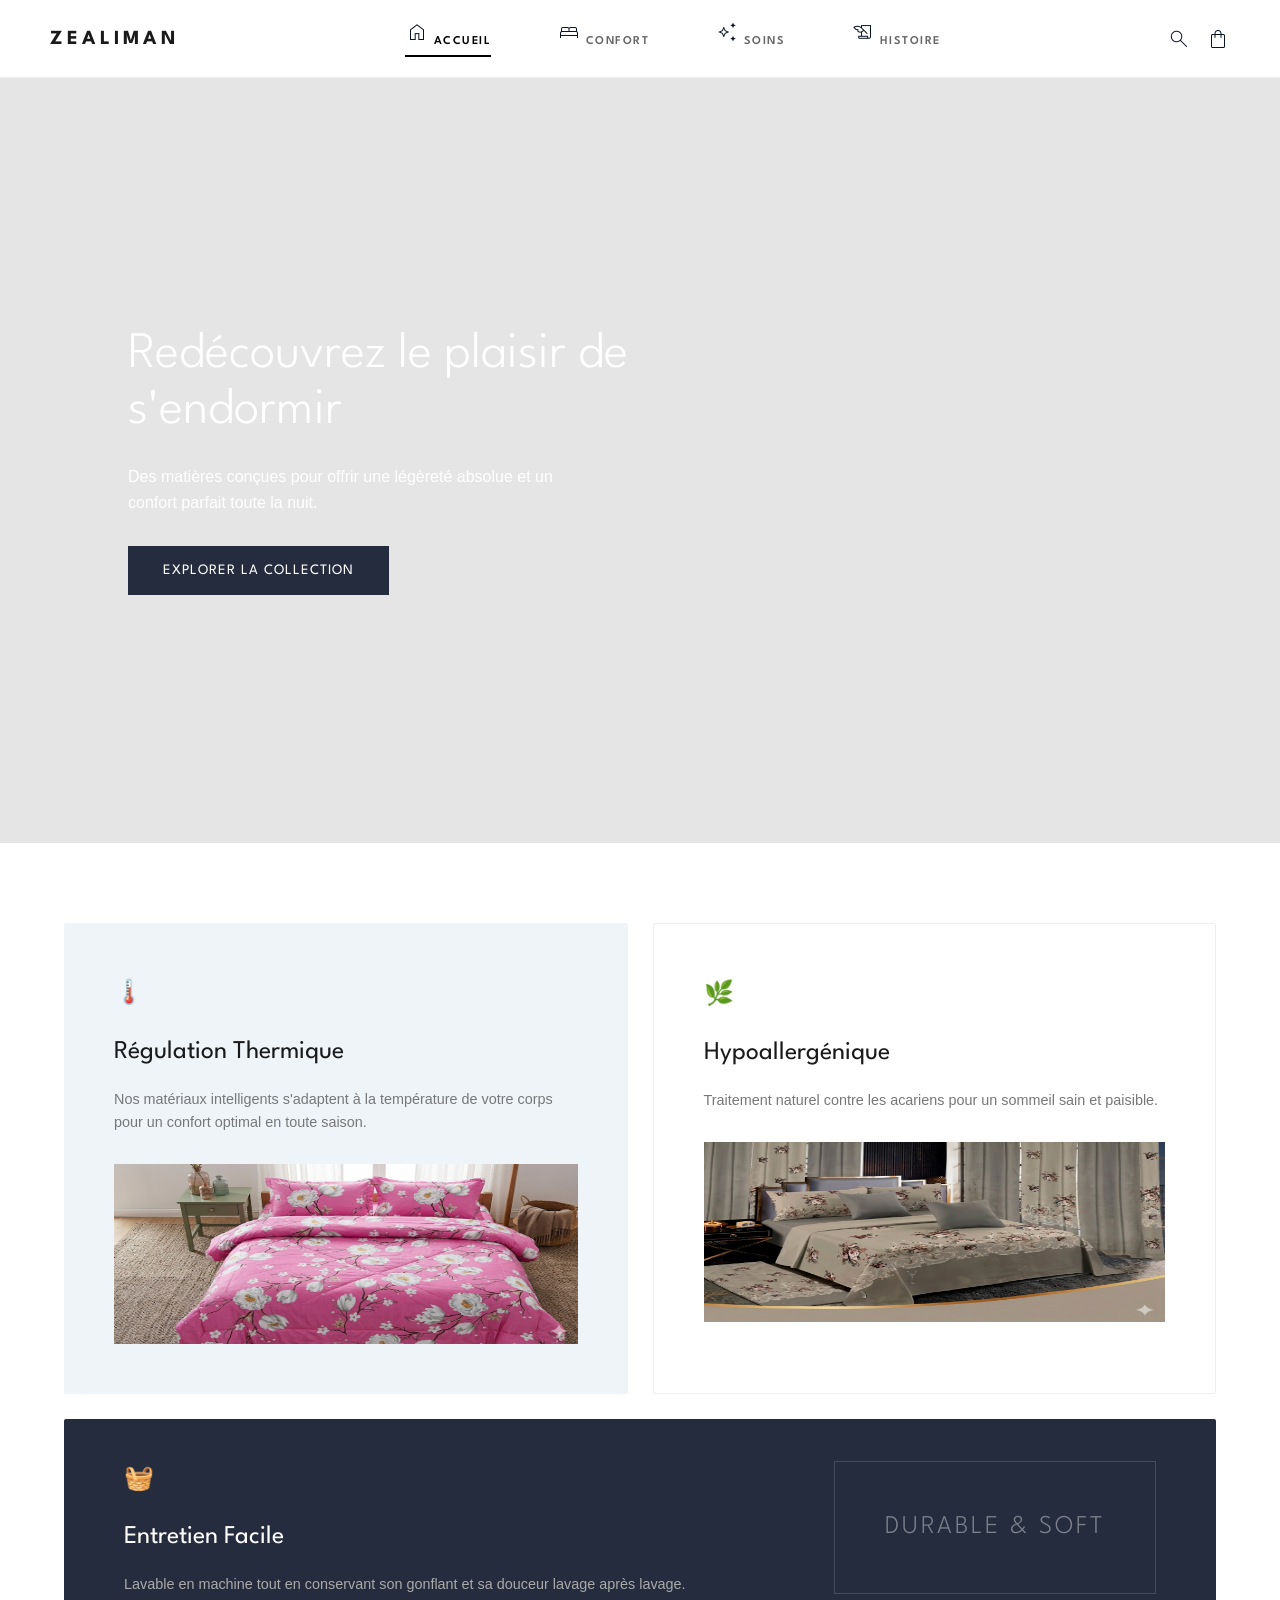
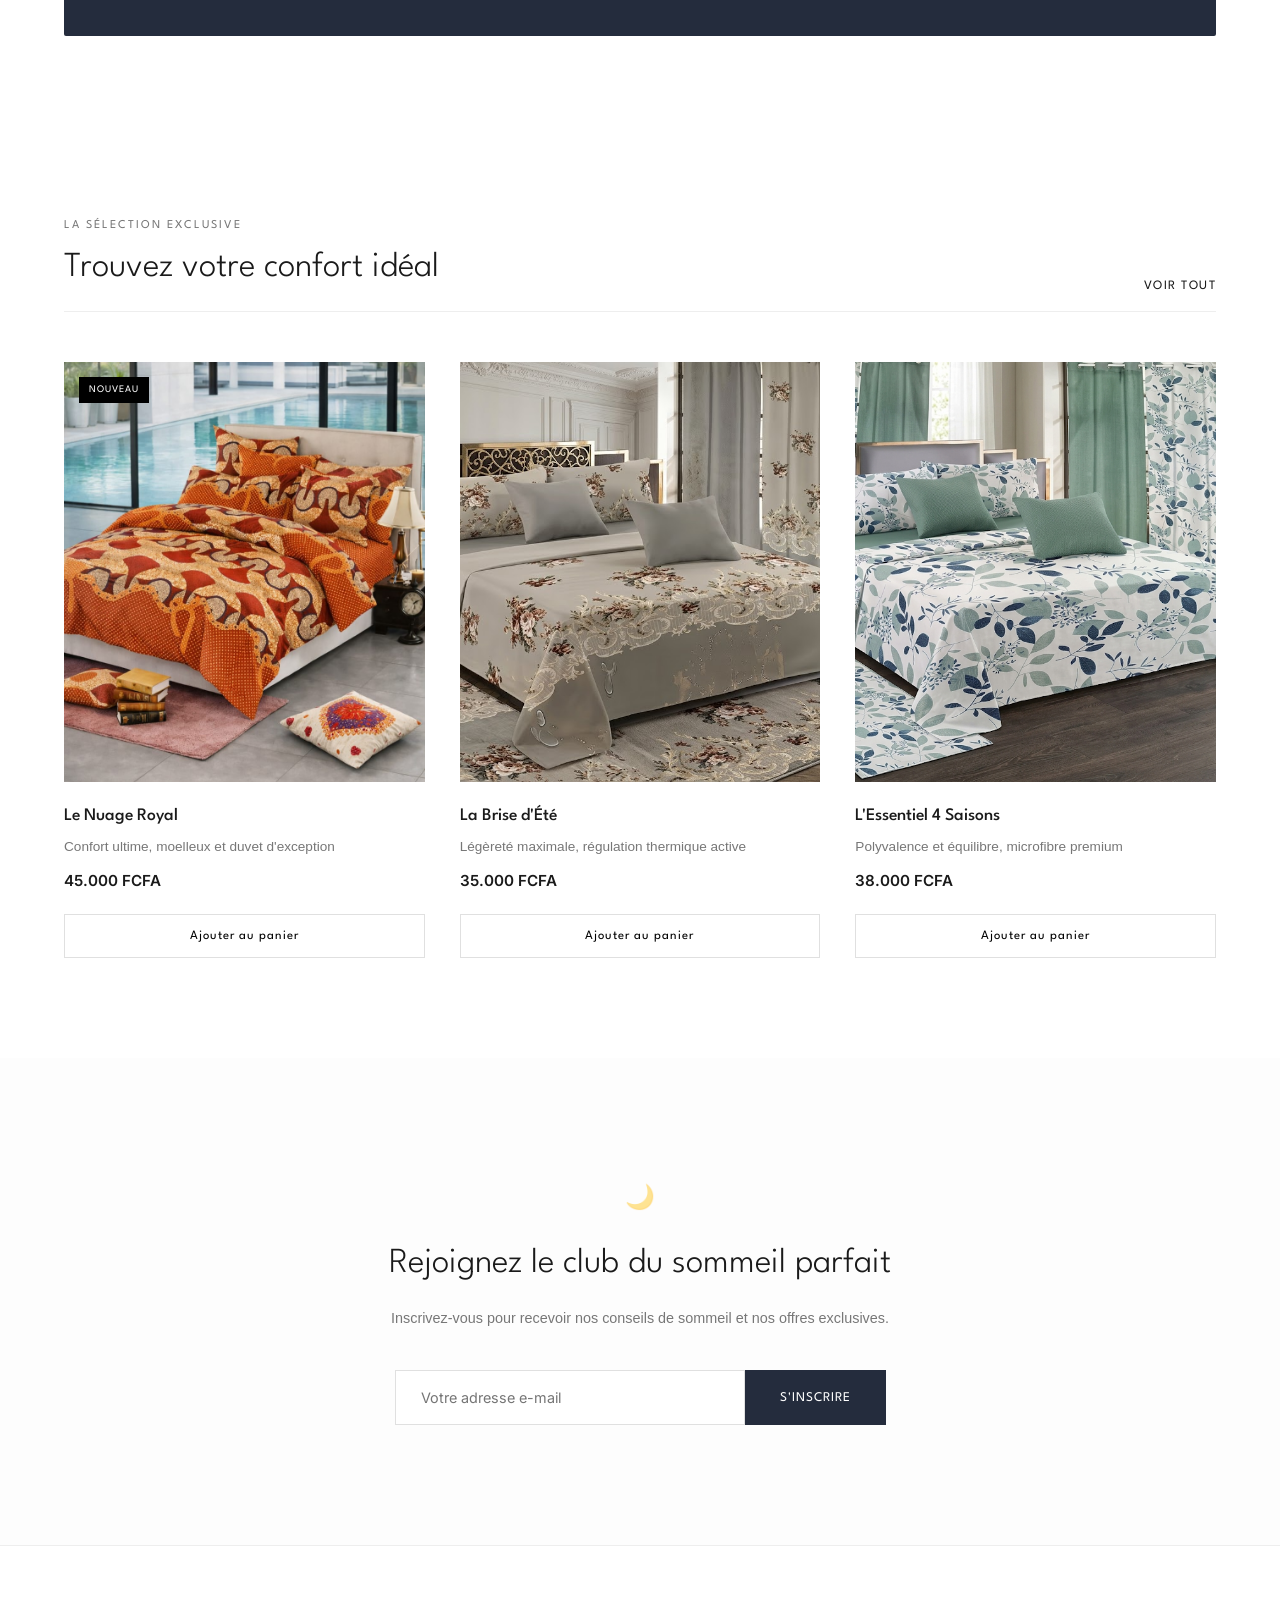
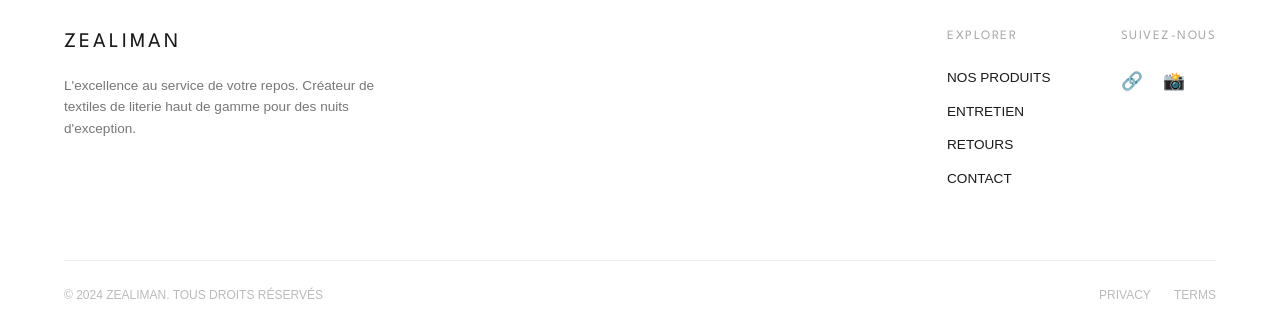
==== index.html @ 523af977 "corrections sur les écriture pour les téléphone" ====
<!DOCTYPE html>
<html lang="fr">

<head>
    <meta charset="UTF-8">
    <meta name="viewport" content="width=device-width, initial-scale=1.0">
    <title>ZEALIMAN | Redécouvrez le plaisir de s'endormir</title>
    <link rel="stylesheet" href="./style.css">
    <link rel="preconnect" href="https://fonts.googleapis.com">
    <link rel="preconnect" href="https://fonts.gstatic.com" crossorigin>
    <link
        href="https://fonts.googleapis.com/css2?family=Inter:wght@300;400&family=League+Spartan:wght@300;400;500;600&display=swap"
        rel="stylesheet">

    <link rel="stylesheet"
        href="https://fonts.googleapis.com/css2?family=Material+Symbols+Outlined:opsz,wght,FILL,GRAD@20..48,200..700,0..1,-50..200" />

    <meta name="viewport" content="width=device-width, initial-scale=1.0">
</head>

<body>

<header>
    <div class="logo">ZEALIMAN</div>
    
    <nav class="main-nav">
        <a href="#" class="active">
            <span class="material-symbols-outlined mobile-only">home</span>
            <span class="text">ACCUEIL</span>
        </a>
        <a href="./IMAGES /OUR DUVETS.html">
            <span class="material-symbols-outlined mobile-only">bed</span>
            <span class="text">CONFORT</span>
        </a>
        <a href="./IMAGES /SLEEP GUIDE.html">
            <span class="material-symbols-outlined mobile-only">auto_awesome</span>
            <span class="text">SOINS</span>
        </a>
        <a href="./IMAGES /ABOUT.html">
            <span class="material-symbols-outlined mobile-only">history_edu</span>
            <span class="text">HISTOIRE</span>
        </a>
    </nav>

    <div class="header-icons">
        <span class="material-symbols-outlined">search</span>
        <span class="material-symbols-outlined">shopping_bag</span>
    </div>
</header>

    </div>


    <section class="hero">
        <div class="hero-content">
            <h1>Redécouvrez le plaisir de s'endormir</h1>
            <p>Des matières conçues pour offrir une légèreté absolue et un confort parfait toute la nuit.</p>
            <button class="btn-dark">Explorer la collection</button>
        </div>
    </section>

    <section class="features">
        <div class="feature-grid">
            <div class="feature-card light-blue hover-animate">
                <span class="icon">🌡️</span>
                <h3>Régulation Thermique</h3>
                <p>Nos matériaux intelligents s'adaptent à la température de votre corps pour un confort optimal en
                    toute saison.</p>
                <div class="feature-img-placeholder texure-img">
                    <img src="./13.png" alt="">
                </div>
            </div>
            <div class="feature-card white hover-animate">
                <span class="icon">🌿</span>
                <h3>Hypoallergénique</h3>
                <p>Traitement naturel contre les acariens pour un sommeil sain et paisible.</p>
                <div class="feature-img-placeholder plant-img">
                    <img src="./9.png" alt="">
                </div>
            </div>
            <div class="feature-card dark-blue wide hover-animate">
                <div class="content">
                    <span class="icon">🧺</span>
                    <h3>Entretien Facile</h3>
                    <p>Lavable en machine tout en conservant son gonflant et sa douceur lavage après lavage.</p>
                </div>
                <div class="durable-badge">DURABLE & SOFT</div>
            </div>
        </div>
    </section>

    <section class="products">
        <div class="section-header">
            <div class="title-area">
                <p class="subtitle">LA SÉLECTION EXCLUSIVE</p>
                <h2>Trouvez votre confort idéal</h2>
            </div>
            <a href="#" class="view-all">VOIR TOUT</a>
        </div>

        <div class="product-grid">
            <div class="product-item hover-animate">
                <div class="product-img img1">
                    <span class="badge">NOUVEAU</span>
                </div>
                <h4>Le Nuage Royal</h4>
                <p class="desc">Confort ultime, moelleux et duvet d'exception</p>
                <p class="price">45.000 FCFA</p>
                <button class="btn-outline">Ajouter au panier</button>
            </div>
            <div class="product-item hover-animate">
                <div class="product-img img2">
                </div>
                <h4>La Brise d'Été</h4>
                <p class="desc">Légèreté maximale, régulation thermique active</p>
                <p class="price">35.000 FCFA</p>
                <button class="btn-outline">Ajouter au panier</button>
            </div>
            <div class="product-item hover-animate">
                <div class="product-img img3">
                </div>
                <h4>L'Essentiel 4 Saisons</h4>
                <p class="desc">Polyvalence et équilibre, microfibre premium</p>
                <p class="price">38.000 FCFA</p>
                <button class="btn-outline">Ajouter au panier</button>
            </div>
        </div>
    </section>

    <section class="newsletter">
        <span class="moon-icon">🌙</span>
        <h2>Rejoignez le club du sommeil parfait</h2>
        <p>Inscrivez-vous pour recevoir nos conseils de sommeil et nos offres exclusives.</p>
        <form class="newsletter-form">
            <input type="email" placeholder="Votre adresse e-mail" required>
            <button type="submit">S'INSCRIRE</button>
        </form>
    </section>

    <footer>
        <div class="footer-top">
            <div class="footer-brand">
                <h3>ZEALIMAN</h3>
                <p>L'excellence au service de votre repos. Créateur de textiles de literie haut de gamme pour des nuits
                    d'exception.</p>
            </div>
            <div class="footer-links">
                <div class="column">
                    <h4>EXPLORER</h4>
                    <a href="#">NOS PRODUITS</a>
                    <a href="#">ENTRETIEN</a>
                    <a href="#">RETOURS</a>
                    <a href="#">CONTACT</a>
                </div>
                <div class="column">
                    <h4>SUIVEZ-NOUS</h4>
                    <div class="socials">
                        <span class="icon-btn">🔗</span>
                        <span class="icon-btn">📸</span>
                    </div>
                </div>
            </div>
        </div>
        <div class="footer-bottom">
            <p>© 2024 ZEALIMAN. TOUS DROITS RÉSERVÉS</p>
            <div class="legal">
                <a href="#">PRIVACY</a>
                <a href="#">TERMS</a>
            </div>
        </div>
    </footer>
    

</body>


</html>
---- style.css ----
:root {
    --dark: #1a1a1a;
    --light-grey: #f9f9f9;
    --blue-bg: #eff4f9;
    /* Bleu très pâle, corrigé */
    --dark-blue: #242c3d;
    --text-muted: #777;
    /* Adouci un peu plus */
    --transition-fast: 0.25s ease;
    --transition-slow: 0.4s ease-out;
}

* {
    margin: 0;
    padding: 0;
    box-sizing: border-box;
}

body {
    /* Corps par défaut */
    color: var(--dark);
    line-height: 1.6;
    background-color: white;
     font-family: 'VotrePolice', sans-serif;
}

h1,
h2,
h3,
h4,
.logo,
nav a,
.subtitle,
.durable-badge {
    font-family: 'League Spartan', sans-serif;
    /* Titres géo-modernes */
    font-weight: 400;
    /* Plus léger comme l'original */
}

/* --- Utilities --- */
.hover-animate {
    transition: transform var(--transition-slow), box-shadow var(--transition-slow);
}

.hover-animate:hover {
    transform: translateY(-8px);
    /* Légère élévation au survol */
    box-shadow: 0 15px 35px rgba(0, 0, 0, 0.08);
    /* Ombre douce qui apparaît */
}

/* --- Header --- */
header {
    display: flex;
    justify-content: space-between;
    align-items: center;
    padding: 15px 5%;
    /* Légèrement plus compact */
    background: #fff;
    border-bottom: 1px solid #eee;
    position: sticky;
    top: 0;
    z-index: 1000;
}

.logo {
    font-weight: 600;
    letter-spacing: 4px;
    font-size: 1.25rem;
    cursor: pointer;
}

nav a {
    text-decoration: none;
    color: var(--dark);
    margin: 0 18px;
    font-size: 0.8rem;
    letter-spacing: 1.5px;
    text-transform: uppercase;
    transition: color var(--transition-fast);
}

nav a:hover {
    color: #555;
}

.header-icons {
    display: flex;
    gap: 15px;
}

.icon-btn {
    cursor: pointer;
    font-size: 1.1rem;
    transition: opacity var(--transition-fast);
}

.icon-btn:hover {
    opacity: 0.7;
}

/* --- Hero --- */
.hero {
    height: 85vh;
    /* Légèrement plus grand */
    background: linear-gradient(rgba(0, 0, 0, 0.1), rgba(0, 0, 0, 0.1)),
        /* Voile léger pour contraste */
        url('https://images.unsplash.com/photo-1522771739844-6a9f6d5f14af?auto=format&fit=crop&w=1920&q=80') center/cover;
    display: flex;
    align-items: center;
    padding: 0 10%;
    color: white;
}

.hero-content {
    max-width: 550px;
}

.hero h1 {
    font-size: 3.2rem;
    line-height: 1.1;
    margin-bottom: 25px;
    font-weight: 300;
}

.hero p {
    font-size: 1rem;
    font-weight: 300;
    margin-bottom: 30px;
    max-width: 450px;
}

.btn-dark {
    background: var(--dark-blue);
    color: white;
    border: none;
    padding: 18px 35px;
    font-family: 'League Spartan', sans-serif;
    font-size: 0.9rem;
    letter-spacing: 1px;
    text-transform: uppercase;
    cursor: pointer;
    transition: background-color var(--transition-fast);
}

.btn-dark:hover {
    background-color: #35405a;
}

/* --- Features --- */
.features {
    padding: 80px 5%;
    background-color: white;
}

.feature-grid {
    display: grid;
    grid-template-columns: 1fr 1fr;
    gap: 25px;
}

.feature-card {
    padding: 50px;
    border-radius: 2px;
}

.light-blue {
    background: var(--blue-bg);
}

.white {
    border: 1px solid #eee;
}

.dark-blue {
    background: var(--dark-blue);
    color: white;
    grid-column: span 2;
    display: flex;
    justify-content: space-between;
    align-items: center;
    padding: 40px 60px;
}

.feature-card .icon {
    font-size: 1.5rem;
    display: block;
    margin-bottom: 20px;
}

.feature-card h3 {
    font-size: 1.6rem;
    margin-bottom: 15px;
    font-weight: 400;
}

.feature-card p {
    font-size: 0.9rem;
    color: var(--text-muted);
    font-weight: 300;
}

.dark-blue p {
    color: #aaa;
}

.feature-img-placeholder {
    height: 180px;
    margin-top: 30px;
    background: #e0e0e0;
    /* Gris placeholder corrigé */
    border-radius: 4px;
    transition: opacity var(--transition-slow);
}
.feature-img-placeholder img{
    height: 100%;
    width: 100%;
}

/* -- Hover effect for the texture images -- */
.feature-card:hover .feature-img-placeholder {
    opacity: 0.9;
}

.durable-badge {
    border: 1px solid rgba(255, 255, 255, 0.15);
    padding: 45px 50px;
    font-size: 1.6rem;
    font-weight: 300;
    letter-spacing: 3px;
    color: rgba(255, 255, 255, 0.4);
    pointer-events: none;
}

/* --- Products --- */
.products {
    padding: 100px 5%;
}

.section-header {
    display: flex;
    justify-content: space-between;
    align-items: flex-end;
    /* Alignement vers le bas */
    margin-bottom: 50px;
    border-bottom: 1px solid #eee;
    padding-bottom: 15px;
}

.subtitle {
    font-size: 0.75rem;
    color: var(--text-muted);
    letter-spacing: 2px;
    margin-bottom: 5px;
}

.section-header h2 {
    font-size: 2.2rem;
    font-weight: 300;
}

.view-all {
    text-decoration: none;
    color: var(--dark);
    font-family: 'League Spartan', sans-serif;
    font-size: 0.8rem;
    letter-spacing: 1.5px;
    transition: opacity var(--transition-fast);
}

.view-all:hover {
    opacity: 0.6;
}

.product-grid {
    display: grid;
    grid-template-columns: repeat(3, 1fr);
    gap: 35px;
}

/* -- Correction bug responsive rapide -- */
@media (max-width: 900px) {
    .product-grid {
        grid-template-columns: repeat(2, 1fr);
    }
}

.product-img {
    height: 420px;
    background-color: #f7f7f7;
    background-size: cover;
    background-position: center;
    margin-bottom: 20px;
    position: relative;
    overflow: hidden;
    /* Pour l'animation d'image */
}

/* Placeholder images (à remplacer par des URL réelles) */
.img1 {
    background-image: url("./20.png");
    
}

.img2 {
    background-image: url('./5.png');
}

.img3 {
    background-image: url('./11.png');
}

.badge {
    background: black;
    color: white;
    font-family: 'League Spartan', sans-serif;
    font-size: 10px;
    letter-spacing: 1px;
    padding: 5px 10px;
    position: absolute;
    top: 15px;
    left: 15px;
    z-index: 10;
}

.product-item h4 {
    font-weight: 500;
    font-size: 1.1rem;
    margin-bottom: 5px;
}

.product-item .desc {
    font-size: 0.85rem;
    color: var(--text-muted);
    margin-bottom: 12px;
    font-weight: 300;
}

.product-item .price {
    font-weight: 600;
    font-size: 0.95rem;
    margin-bottom: 20px;
    font-family: 'Inter', sans-serif;
}

.btn-outline {
    width: 100%;
    padding: 15px;
    background: transparent;
    border: 1px solid #e0e0e0;
    font-family: 'League Spartan', sans-serif;
    font-size: 0.8rem;
    letter-spacing: 1px;
    cursor: pointer;
    transition: background-color var(--transition-fast), border-color var(--transition-fast);
}

.btn-outline:hover {
    background-color: var(--dark-blue);
    border-color: var(--dark-blue);
    color: white;
}

/* --- Newsletter --- */
.newsletter {
    text-align: center;
    padding: 120px 5%;
    background: #fdfdfd;
}

.moon-icon {
    font-size: 1.5rem;
    display: block;
    margin-bottom: 20px;
    opacity: 0.5;
}

.newsletter h2 {
    font-size: 2.2rem;
    font-weight: 300;
    margin-bottom: 15px;
}

.newsletter p {
    font-size: 0.9rem;
    color: var(--text-muted);
    font-weight: 300;
}

.newsletter-form {
    margin-top: 40px;
    display: flex;
    justify-content: center;
    gap: 0;
    /* Pas d'espace entre input et bouton */
}

.newsletter-form input {
    padding: 18px 25px;
    width: 350px;
    border: 1px solid #e0e0e0;
    font-family: 'Inter', sans-serif;
    font-size: 0.9rem;
}

.newsletter-form input:focus {
    outline: 1px solid var(--dark-blue);
}

.newsletter-form button {
    padding: 18px 35px;
    background: var(--dark-blue);
    color: white;
    border: none;
    font-family: 'League Spartan', sans-serif;
    letter-spacing: 1px;
    cursor: pointer;
    transition: background-color var(--transition-fast);
}

.newsletter-form button:hover {
    background-color: #35405a;
}

/* --- Footer --- */
footer {
    padding: 80px 5% 30px;
    background: #fff;
    border-top: 1px solid #eee;
    font-size: 0.85rem;
}

.footer-top {
    display: flex;
    justify-content: space-between;
    margin-bottom: 70px;
}

.footer-brand {
    max-width: 350px;
}

.footer-brand h3 {
    font-size: 1.3rem;
    letter-spacing: 3px;
    margin-bottom: 15px;
}

.footer-brand p {
    font-weight: 300;
    color: var(--text-muted);
}

.footer-links {
    display: flex;
    gap: 70px;
}

.column h4 {
    font-size: 0.8rem;
    letter-spacing: 1.5px;
    color: #aaa;
    margin-bottom: 20px;
}

.column a {
    display: block;
    text-decoration: none;
    color: var(--dark);
    margin-top: 12px;
    font-weight: 400;
    transition: color var(--transition-fast);
}

.column a:hover {
    color: #777;
}

.socials {
    display: flex;
    gap: 20px;
    margin-top: 15px;
}

.footer-bottom {
    display: flex;
    justify-content: space-between;
    align-items: center;
    color: #bbb;
    border-top: 1px solid #eee;
    padding-top: 25px;
    font-weight: 300;
    font-size: 0.75rem;
}

.legal a {
    text-decoration: none;
    color: #bbb;
    margin-left: 20px;
}

.legal to:hover {
    color: #888;
}




header {
    display: flex;
    justify-content: space-between;
    align-items: center;
    padding: 20px 50px;
    background-color: #fff;
    border-bottom: 1px solid #eee;
}

.logo {
    font-weight: bold;
    letter-spacing: 4px;
}

nav {
    display: flex;
    gap: 30px;
}

nav a {
    text-decoration: none;
    color: #666;
    /* Couleur des liens inactifs */
    font-size: 12px;
    font-weight: 600;
    letter-spacing: 1.5px;
    position: relative;
    /* IMPORTANT pour placer la ligne */
    padding-bottom: 6px;
    /* Espace entre le texte et la future ligne */
    transition: color 0.3s ease;
}

/* --- LE MARQUEUR (Ligne de bas) --- */
/* On cible le lien de la page actuelle (ajoute class="active" dans ton HTML) */
nav a.active {
    color: #000;
    /* Le texte devient noir */
}

nav a.active::after {
    content: "";
    position: absolute;
    bottom: 0;
    /* Colle la ligne au bas du padding */
    left: 0;
    width: 100%;
    /* La ligne fait la même largeur que le texte */
    height: 2px;
    /* Épaisseur de la ligne */
    background-color: #000;
    /* Couleur de la ligne */
}

/* Optionnel : animation au survol pour les autres liens */
nav a:hover {
    color: #000;
}


.material-symbols-outlined {
    font-variation-settings:
        'FILL' 0,
        'wght' 200,
        /* Trait fin très élégant */
        'GRAD' 0,
        'opsz' 24;

    font-size: 24px;
    color: #091426;
    /* Ton noir ZEALIMAN */
    cursor: pointer;
    transition: opacity 0.3s ease;
}

.material-symbols-outlined:hover {
    opacity: 0.6;
    /* Effet de transparence au survol */
}


/* 
   1. MOBILE (Écrans < 768px)
    */
@media (max-width: 767px) {
    body {
        padding-bottom: 70px; /* Espace pour la barre de nav fixe en bas */
    }

    /* Masquer le header classique pour le simplifier sur mobile */
    header {
        padding: 15px 20px;
    }

    header .main-nav {
        display: none; /* On cache la nav du haut sur mobile */
    }

    /* Barre de navigation FIXE en BAS */
    .main-nav {
        position: fixed;
        bottom: 0;
        left: 0;
        width: 100%;
        height: 65px;
        background: rgba(255, 255, 255, 0.98);
        display: flex !important; /* Force l'affichage */
        justify-content: space-around;
        align-items: center;
        border-top: 1px solid #eee;
        box-shadow: 0 -2px 10px rgba(0,0,0,0.05);
        z-index: 9999;
    }

    .main-nav a {
        display: flex;
        flex-direction: column;
        align-items: center;
        margin: 0; /* On retire les marges du desktop */
        font-size: 9px;
        gap: 4px;
        padding-bottom: 0;
    }

    .main-nav a.active::after {
        bottom: -5px; /* Ajustement de la ligne active sur mobile */
    }

    /* Sections en 1 colonne */
    .hero {
        height: 70vh;
        padding: 0 5%;
        text-align: center;
        justify-content: center;
    }

    .hero h1 { font-size: 2.2rem; }

    .feature-grid {
        grid-template-columns: 1fr;
    }

    .dark-blue {
        grid-column: span 1;
        flex-direction: column;
        text-align: center;
        padding: 40px 20px;
        gap: 20px;
    }

    .product-grid {
        grid-template-columns: 1fr;
        gap: 40px;
    }

    .product-img { height: 350px; }

    /* Newsletter */
    .newsletter-form {
        flex-direction: column;
        padding: 0 20px;
        gap: 10px;
    }

    .newsletter-form input { width: 100%; }

    /* Footer */
    .footer-top {
        flex-direction: column;
        gap: 40px;
    }

    .footer-links {
        flex-direction: column;
        gap: 30px;
    }
}

/* ============================================================
   2. TABLETTE (768px à 1024px)
   ============================================================ */
@media (min-width: 768px) and (max-width: 1024px) {
    .hero h1 { font-size: 2.8rem; }

    .feature-grid {
        grid-template-columns: 1fr 1fr;
    }

    .product-grid {
        grid-template-columns: repeat(2, 1fr);
    }

    header {
        padding: 20px 3%;
    }

    nav a {
        margin: 0 10px;
        font-size: 11px;
    }
}

/* ============================================================
   3. GRANDS ÉCRANS (Dès 1025px)
   ============================================================ */
@media (min-width: 1025px) {
    /* On limite la largeur maximale pour éviter l'étirement excessif */
    .features, .products, .newsletter, .footer-top, .section-header {
        max-width: 1400px;
        margin-left: auto;
        margin-right: auto;
    }

    /* On cache les icônes de la navigation (Home, Bed...) sur PC pour le style texte pur */
    .mobile-only {
        display: none;
    }
}

/* ============================================================
   4. ÉCRANS TV / ULTRA-LARGES (1440px+)
   ============================================================ */
@media (min-width: 1440px) {
    .hero h1 { font-size: 4rem; }
    
    .product-grid {
        gap: 50px; /* Plus d'espace pour le luxe */
    }
}
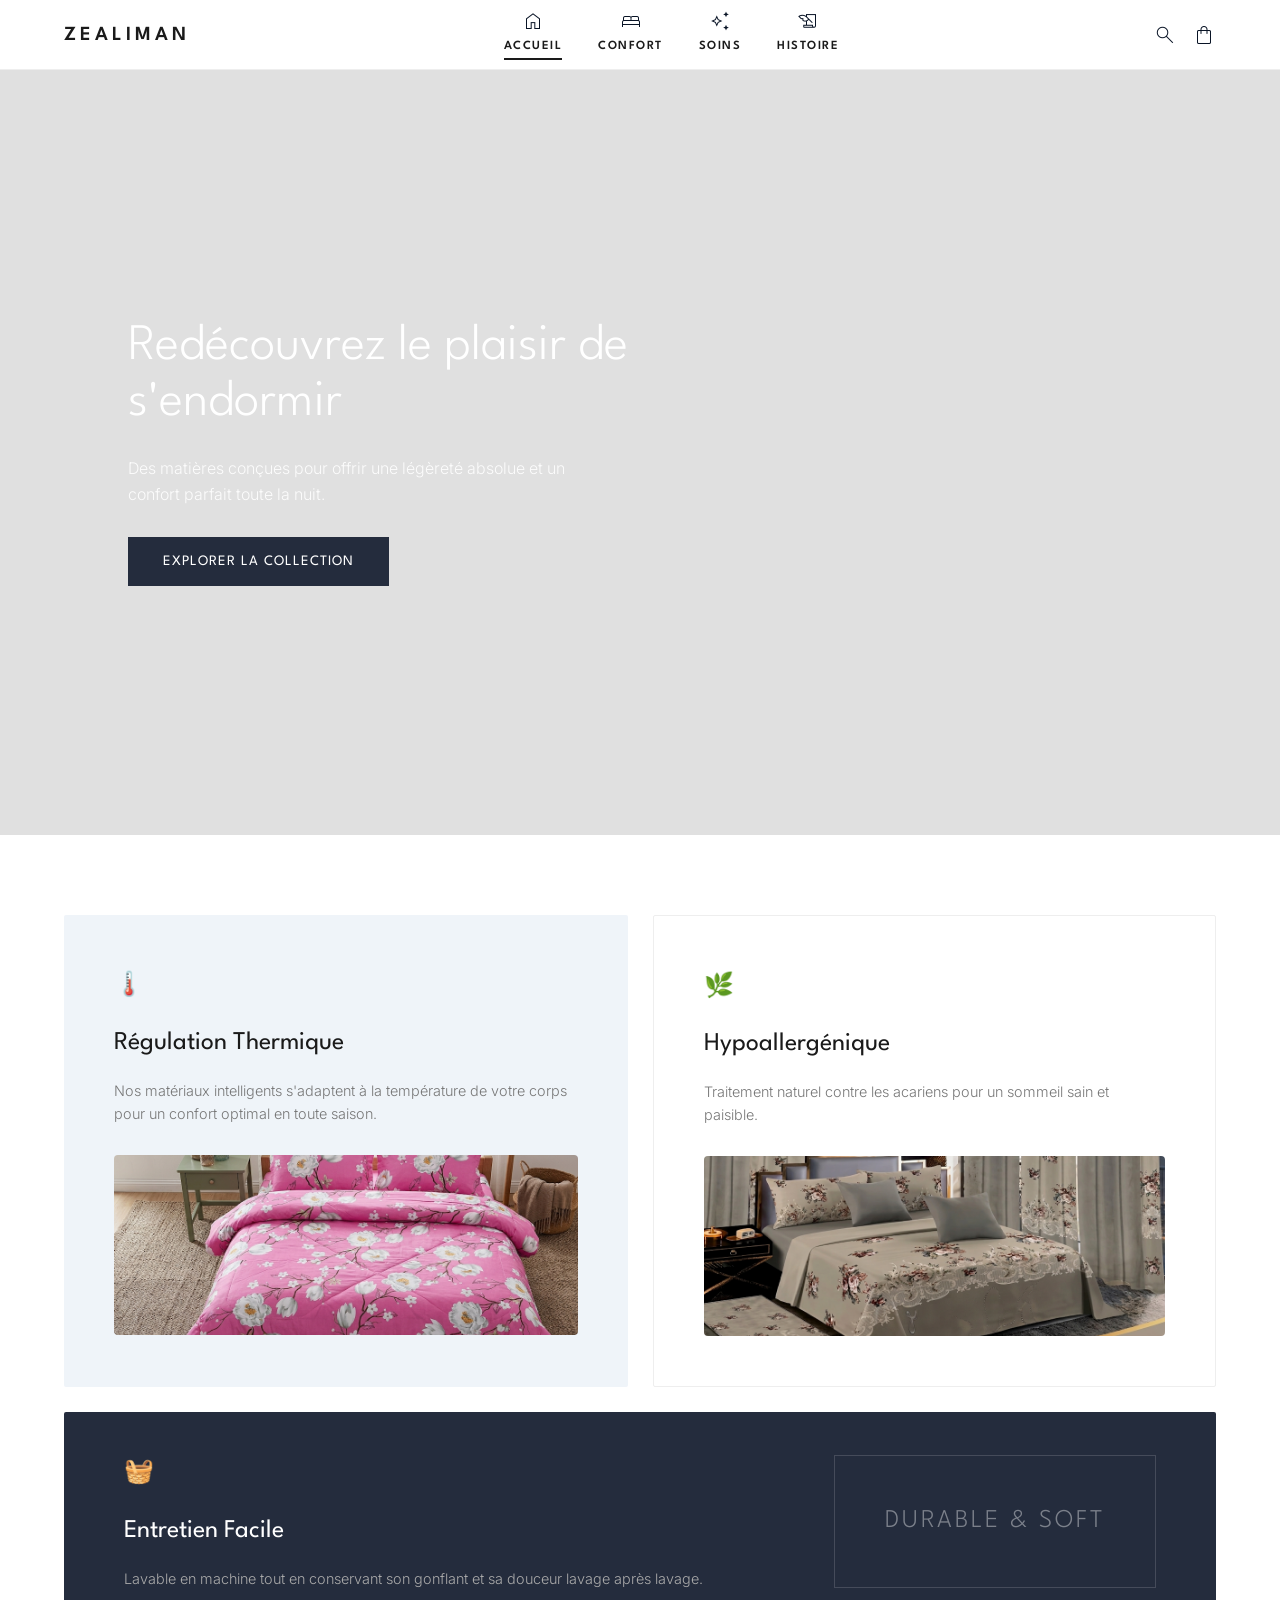
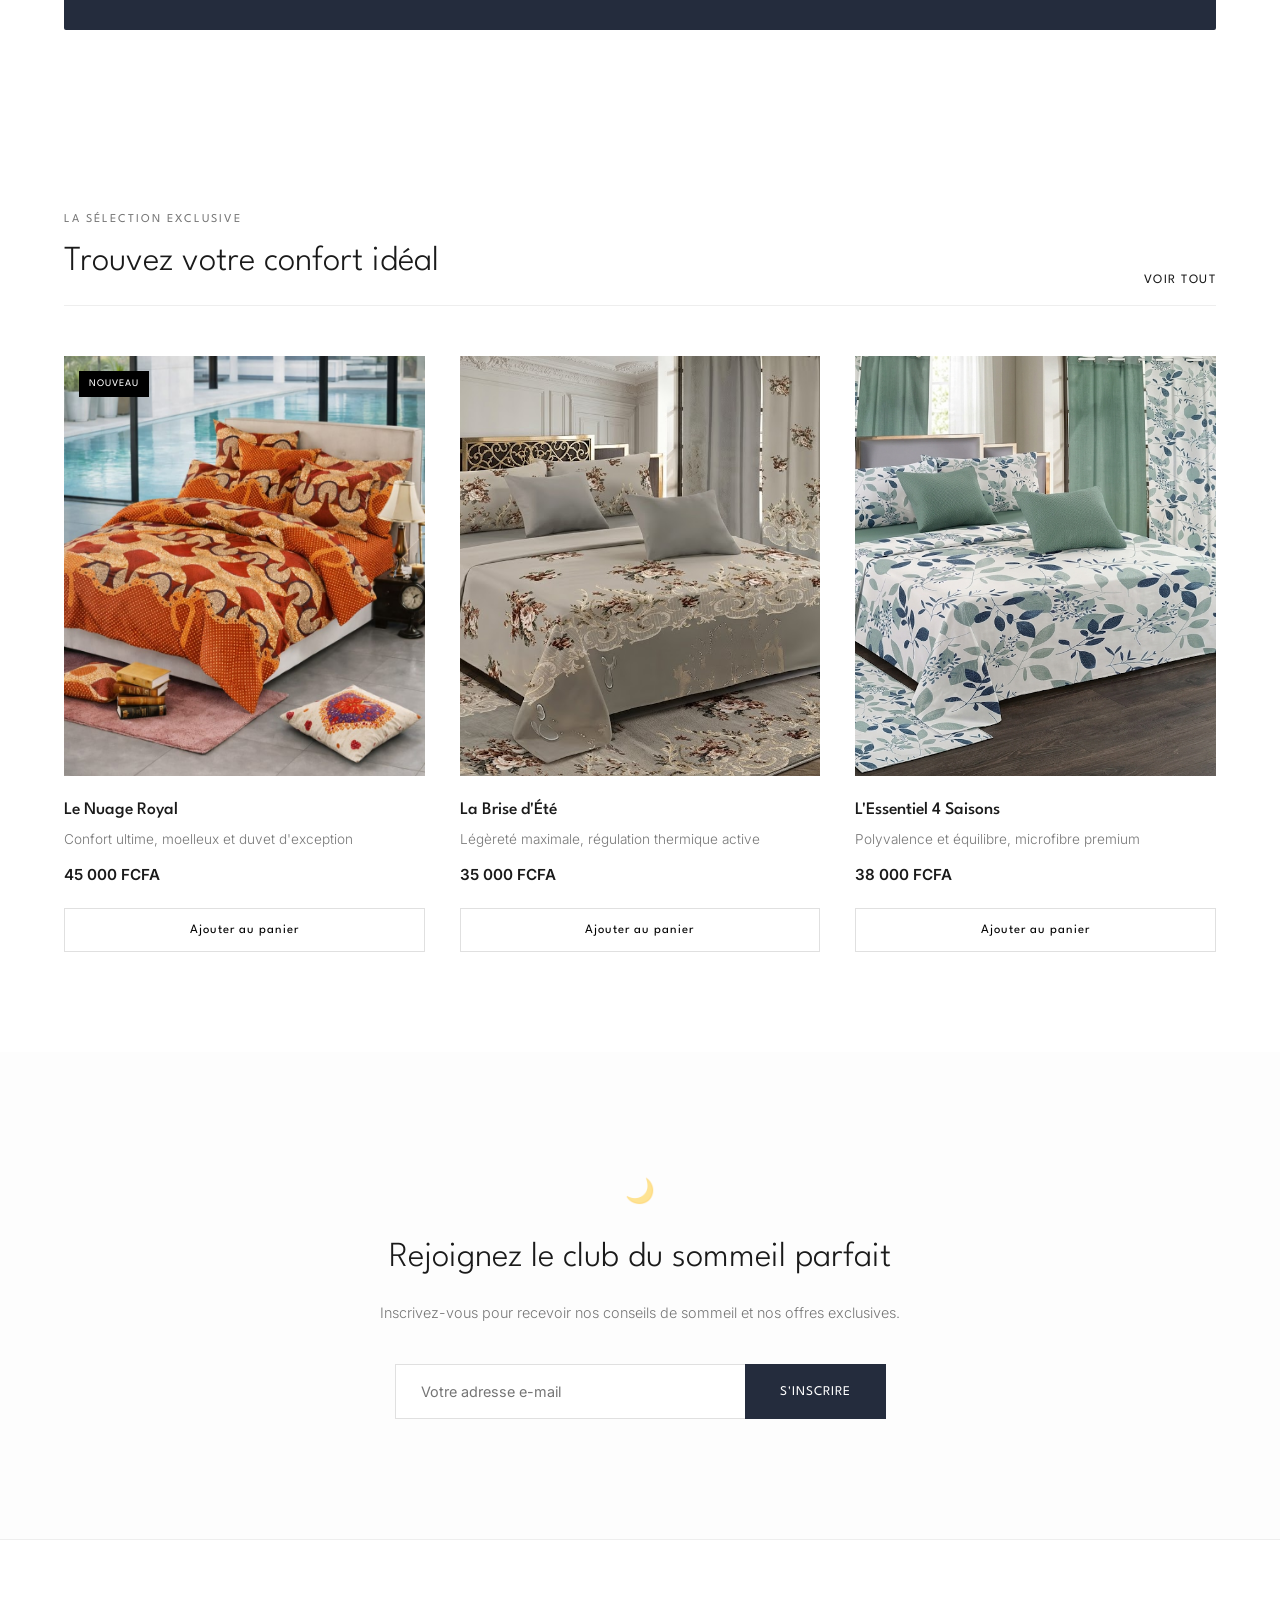
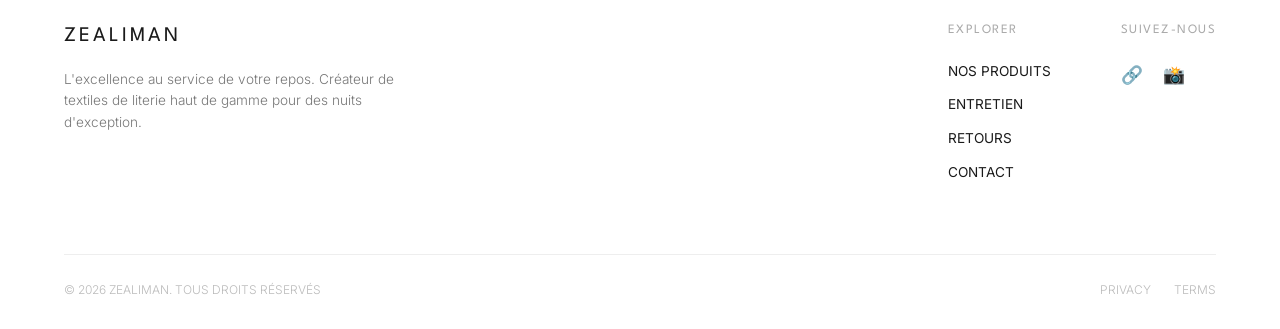
==== commit 5dc5eaa3: "depot de la partie pagnier" ====
--- a/index.html
+++ b/index.html
@@ -8,78 +8,74 @@
     <link rel="stylesheet" href="./style.css">
     <link rel="preconnect" href="https://fonts.googleapis.com">
     <link rel="preconnect" href="https://fonts.gstatic.com" crossorigin>
-    <link
-        href="https://fonts.googleapis.com/css2?family=Inter:wght@300;400&family=League+Spartan:wght@300;400;500;600&display=swap"
-        rel="stylesheet">
-
-    <link rel="stylesheet"
-        href="https://fonts.googleapis.com/css2?family=Material+Symbols+Outlined:opsz,wght,FILL,GRAD@20..48,200..700,0..1,-50..200" />
-
-    <meta name="viewport" content="width=device-width, initial-scale=1.0">
+    <link href="https://fonts.googleapis.com/css2?family=Inter:wght@300;400&family=League+Spartan:wght@300;400;500;600&display=swap" rel="stylesheet">
+    <link rel="stylesheet" href="https://fonts.googleapis.com/css2?family=Material+Symbols+Outlined:opsz,wght,FILL,GRAD@20..48,200..700,0..1,-50..200" />
 </head>
 
 <body>
 
-<header>
-    <div class="logo">ZEALIMAN</div>
-    
-    <nav class="main-nav">
-        <a href="#" class="active">
-            <span class="material-symbols-outlined mobile-only">home</span>
-            <span class="text">ACCUEIL</span>
-        </a>
-        <a href="./IMAGES /OUR DUVETS.html">
-            <span class="material-symbols-outlined mobile-only">bed</span>
-            <span class="text">CONFORT</span>
-        </a>
-        <a href="./IMAGES /SLEEP GUIDE.html">
-            <span class="material-symbols-outlined mobile-only">auto_awesome</span>
-            <span class="text">SOINS</span>
-        </a>
-        <a href="./IMAGES /ABOUT.html">
-            <span class="material-symbols-outlined mobile-only">history_edu</span>
-            <span class="text">HISTOIRE</span>
-        </a>
-    </nav>
-
-    <div class="header-icons">
-        <span class="material-symbols-outlined">search</span>
-        <span class="material-symbols-outlined">shopping_bag</span>
-    </div>
-</header>
-
-    </div>
-
-
+    <!-- HEADER -->
+    <header>
+        <div class="logo">ZEALIMAN</div>
+
+        <nav class="main-nav">
+            <a href="#" class="active">
+                <span class="material-symbols-outlined mobile-only">home</span>
+                <span class="nav-text">ACCUEIL</span>
+            </a>
+            <a href="./IMAGES/OUR DUVETS.html">
+                <span class="material-symbols-outlined mobile-only">bed</span>
+                <span class="nav-text">CONFORT</span>
+            </a>
+            <a href="./IMAGES/SLEEP GUIDE.html">
+                <span class="material-symbols-outlined mobile-only">auto_awesome</span>
+                <span class="nav-text">SOINS</span>
+            </a>
+            <a href="./IMAGES/ABOUT.html">
+                <span class="material-symbols-outlined mobile-only">history_edu</span>
+                <span class="nav-text">HISTOIRE</span>
+            </a>
+        </nav>
+
+        <div class="header-icons">
+            <span class="material-symbols-outlined">search</span>
+            <div class="cart-wrapper">
+                <span class="material-symbols-outlined">shopping_bag</span>
+                <span class="cart-count" id="cart-count">0</span>
+            </div>
+        </div>
+    </header>
+
+    <!-- HERO -->
     <section class="hero">
         <div class="hero-content">
             <h1>Redécouvrez le plaisir de s'endormir</h1>
             <p>Des matières conçues pour offrir une légèreté absolue et un confort parfait toute la nuit.</p>
-            <button class="btn-dark">Explorer la collection</button>
-        </div>
-    </section>
-
+            <button class="btn-dark" onclick="window.location.href='./IMAGES/OUR-DUVETS.html'">Explorer la collection</button>
+        </div>
+    </section>
+
+    <!-- FEATURES -->
     <section class="features">
         <div class="feature-grid">
             <div class="feature-card light-blue hover-animate">
                 <span class="icon">🌡️</span>
                 <h3>Régulation Thermique</h3>
-                <p>Nos matériaux intelligents s'adaptent à la température de votre corps pour un confort optimal en
-                    toute saison.</p>
-                <div class="feature-img-placeholder texure-img">
-                    <img src="./13.png" alt="">
+                <p>Nos matériaux intelligents s'adaptent à la température de votre corps pour un confort optimal en toute saison.</p>
+                <div class="feature-img-placeholder">
+                    <img src="./13.png" alt="Régulation thermique">
                 </div>
             </div>
             <div class="feature-card white hover-animate">
                 <span class="icon">🌿</span>
                 <h3>Hypoallergénique</h3>
                 <p>Traitement naturel contre les acariens pour un sommeil sain et paisible.</p>
-                <div class="feature-img-placeholder plant-img">
-                    <img src="./9.png" alt="">
-                </div>
-            </div>
-            <div class="feature-card dark-blue wide hover-animate">
-                <div class="content">
+                <div class="feature-img-placeholder">
+                    <img src="./9.png" alt="Hypoallergénique">
+                </div>
+            </div>
+            <div class="feature-card dark-blue hover-animate">
+                <div class="feature-content">
                     <span class="icon">🧺</span>
                     <h3>Entretien Facile</h3>
                     <p>Lavable en machine tout en conservant son gonflant et sa douceur lavage après lavage.</p>
@@ -89,13 +85,14 @@
         </div>
     </section>
 
+    <!-- PRODUITS -->
     <section class="products">
         <div class="section-header">
             <div class="title-area">
                 <p class="subtitle">LA SÉLECTION EXCLUSIVE</p>
                 <h2>Trouvez votre confort idéal</h2>
             </div>
-            <a href="#" class="view-all">VOIR TOUT</a>
+            <a href="./IMAGES/OUR-DUVETS.html" class="view-all">VOIR TOUT</a>
         </div>
 
         <div class="product-grid">
@@ -105,50 +102,49 @@
                 </div>
                 <h4>Le Nuage Royal</h4>
                 <p class="desc">Confort ultime, moelleux et duvet d'exception</p>
-                <p class="price">45.000 FCFA</p>
-                <button class="btn-outline">Ajouter au panier</button>
+                <p class="price">45 000 FCFA</p>
+                <button class="btn-outline" onclick="addToCart('Le Nuage Royal', 45000, this)">Ajouter au panier</button>
             </div>
             <div class="product-item hover-animate">
-                <div class="product-img img2">
-                </div>
+                <div class="product-img img2"></div>
                 <h4>La Brise d'Été</h4>
                 <p class="desc">Légèreté maximale, régulation thermique active</p>
-                <p class="price">35.000 FCFA</p>
-                <button class="btn-outline">Ajouter au panier</button>
+                <p class="price">35 000 FCFA</p>
+                <button class="btn-outline" onclick="addToCart('La Brise d\'Été', 35000, this)">Ajouter au panier</button>
             </div>
             <div class="product-item hover-animate">
-                <div class="product-img img3">
-                </div>
+                <div class="product-img img3"></div>
                 <h4>L'Essentiel 4 Saisons</h4>
                 <p class="desc">Polyvalence et équilibre, microfibre premium</p>
-                <p class="price">38.000 FCFA</p>
-                <button class="btn-outline">Ajouter au panier</button>
-            </div>
-        </div>
-    </section>
-
+                <p class="price">38 000 FCFA</p>
+                <button class="btn-outline" onclick="addToCart('L\'Essentiel 4 Saisons', 38000, this)">Ajouter au panier</button>
+            </div>
+        </div>
+    </section>
+
+    <!-- NEWSLETTER -->
     <section class="newsletter">
         <span class="moon-icon">🌙</span>
         <h2>Rejoignez le club du sommeil parfait</h2>
         <p>Inscrivez-vous pour recevoir nos conseils de sommeil et nos offres exclusives.</p>
-        <form class="newsletter-form">
-            <input type="email" placeholder="Votre adresse e-mail" required>
-            <button type="submit">S'INSCRIRE</button>
-        </form>
-    </section>
-
+        <div class="newsletter-form">
+            <input type="email" placeholder="Votre adresse e-mail">
+            <button type="button">S'INSCRIRE</button>
+        </div>
+    </section>
+
+    <!-- FOOTER -->
     <footer>
         <div class="footer-top">
             <div class="footer-brand">
                 <h3>ZEALIMAN</h3>
-                <p>L'excellence au service de votre repos. Créateur de textiles de literie haut de gamme pour des nuits
-                    d'exception.</p>
+                <p>L'excellence au service de votre repos. Créateur de textiles de literie haut de gamme pour des nuits d'exception.</p>
             </div>
             <div class="footer-links">
                 <div class="column">
                     <h4>EXPLORER</h4>
-                    <a href="#">NOS PRODUITS</a>
-                    <a href="#">ENTRETIEN</a>
+                    <a href="./IMAGES/OUR-DUVETS.html">NOS PRODUITS</a>
+                    <a href="./IMAGES/SLEEP-GUIDE.html">ENTRETIEN</a>
                     <a href="#">RETOURS</a>
                     <a href="#">CONTACT</a>
                 </div>
@@ -162,16 +158,56 @@
             </div>
         </div>
         <div class="footer-bottom">
-            <p>© 2024 ZEALIMAN. TOUS DROITS RÉSERVÉS</p>
+            <p>© 2026 ZEALIMAN. TOUS DROITS RÉSERVÉS</p>
             <div class="legal">
                 <a href="#">PRIVACY</a>
                 <a href="#">TERMS</a>
             </div>
         </div>
     </footer>
-    
+
+    <!-- JAVASCRIPT -->
+    <script>
+        /* ===== PANIER ===== */
+        let cart = JSON.parse(localStorage.getItem('zealiman-cart')) || [];
+
+        function updateBadge() {
+            const total = cart.reduce((sum, item) => sum + item.qty, 0);
+            const badge = document.getElementById('cart-count');
+            if (!badge) return;
+            badge.textContent = total;
+            badge.style.display = total === 0 ? 'none' : 'flex';
+        }
+
+        function addToCart(name, price, btn) {
+            const existing = cart.find(item => item.name === name);
+            if (existing) {
+                existing.qty++;
+            } else {
+                cart.push({ name, price, qty: 1 });
+            }
+            localStorage.setItem('zealiman-cart', JSON.stringify(cart));
+            updateBadge();
+
+            // Animation badge
+            const badge = document.getElementById('cart-count');
+            badge.style.transform = 'scale(1.6)';
+            setTimeout(() => badge.style.transform = 'scale(1)', 300);
+
+            // Feedback bouton
+            btn.textContent = '✓ Ajouté !';
+            btn.style.background = 'var(--dark-blue)';
+            btn.style.color = 'white';
+            setTimeout(() => {
+                btn.textContent = 'Ajouter au panier';
+                btn.style.background = '';
+                btn.style.color = '';
+            }, 1500);
+        }
+
+        // Init
+        updateBadge();
+    </script>
 
 </body>
-
-
 </html>
--- a/style.css
+++ b/style.css
@@ -1,111 +1,172 @@
+/* ============================================================
+   STYLE.CSS — ZEALIMAN Homepage
+   ============================================================ */
+
+/* --- Variables --- */
 :root {
-    --dark: #1a1a1a;
-    --light-grey: #f9f9f9;
-    --blue-bg: #eff4f9;
-    /* Bleu très pâle, corrigé */
-    --dark-blue: #242c3d;
-    --text-muted: #777;
-    /* Adouci un peu plus */
+    --dark:            #1a1a1a;
+    --dark-blue:       #242c3d;
+    --blue-bg:         #eff4f9;
+    --text-muted:      #777;
+    --border:          #eee;
     --transition-fast: 0.25s ease;
     --transition-slow: 0.4s ease-out;
 }
 
-* {
+/* --- Reset --- */
+*, *::before, *::after {
     margin: 0;
     padding: 0;
     box-sizing: border-box;
 }
 
+html, body {
+    max-width: 100%;
+    overflow-x: hidden;
+}
+
 body {
-    /* Corps par défaut */
     color: var(--dark);
     line-height: 1.6;
-    background-color: white;
-     font-family: 'VotrePolice', sans-serif;
-}
-
-h1,
-h2,
-h3,
-h4,
-.logo,
-nav a,
-.subtitle,
-.durable-badge {
-    font-family: 'League Spartan', sans-serif;
-    /* Titres géo-modernes */
+    background-color: #fff;
+    font-family: 'Inter', sans-serif;
+}
+
+h1, h2, h3, h4,
+.logo, nav a,
+.subtitle, .durable-badge {
+    font-family: 'League Spartan', sans-serif;
     font-weight: 400;
-    /* Plus léger comme l'original */
-}
-
-/* --- Utilities --- */
+}
+
+/* --- Utilitaires --- */
 .hover-animate {
     transition: transform var(--transition-slow), box-shadow var(--transition-slow);
 }
 
 .hover-animate:hover {
     transform: translateY(-8px);
-    /* Légère élévation au survol */
     box-shadow: 0 15px 35px rgba(0, 0, 0, 0.08);
-    /* Ombre douce qui apparaît */
-}
-
-/* --- Header --- */
+}
+
+/* ============================================================
+   HEADER
+   ============================================================ */
 header {
     display: flex;
     justify-content: space-between;
     align-items: center;
-    padding: 15px 5%;
-    /* Légèrement plus compact */
+    padding: 0 5%;
+    height: 70px;
     background: #fff;
-    border-bottom: 1px solid #eee;
+    border-bottom: 1px solid var(--border);
     position: sticky;
     top: 0;
     z-index: 1000;
 }
 
 .logo {
+    font-family: 'League Spartan', sans-serif;
     font-weight: 600;
     letter-spacing: 4px;
     font-size: 1.25rem;
     cursor: pointer;
 }
 
-nav a {
+/* --- Navigation desktop --- */
+.main-nav {
+    display: flex;
+    align-items: center;
+    gap: 0;
+}
+
+.main-nav a {
     text-decoration: none;
     color: var(--dark);
     margin: 0 18px;
-    font-size: 0.8rem;
+    font-size: 0.78rem;
+    font-weight: 600;
     letter-spacing: 1.5px;
     text-transform: uppercase;
     transition: color var(--transition-fast);
-}
-
-nav a:hover {
+    position: relative;
+    padding-bottom: 4px;
+    display: flex;
+    flex-direction: column;
+    align-items: center;
+    gap: 4px;
+}
+
+.main-nav a:hover {
     color: #555;
 }
 
+.main-nav a.active {
+    color: var(--dark);
+}
+
+.main-nav a.active::after {
+    content: "";
+    position: absolute;
+    bottom: 0;
+    left: 0;
+    width: 100%;
+    height: 2px;
+    background: var(--dark);
+}
+
+/* --- Icônes header --- */
 .header-icons {
     display: flex;
+    align-items: center;
     gap: 15px;
 }
 
-.icon-btn {
+.material-symbols-outlined {
+    font-variation-settings: 'FILL' 0, 'wght' 200, 'GRAD' 0, 'opsz' 24;
+    font-size: 24px;
+    color: #091426;
     cursor: pointer;
-    font-size: 1.1rem;
-    transition: opacity var(--transition-fast);
-}
-
-.icon-btn:hover {
-    opacity: 0.7;
-}
-
-/* --- Hero --- */
+    transition: opacity 0.3s ease;
+}
+
+.material-symbols-outlined:hover {
+    opacity: 0.6;
+}
+
+/* --- Badge panier --- */
+.cart-wrapper {
+    position: relative;
+    cursor: pointer;
+    display: flex;
+    align-items: center;
+}
+
+.cart-count {
+    position: absolute;
+    top: -6px;
+    right: -8px;
+    background: var(--dark-blue);
+    color: white;
+    font-size: 9px;
+    width: 16px;
+    height: 16px;
+    border-radius: 50%;
+    display: none;
+    align-items: center;
+    justify-content: center;
+    font-family: 'Inter', sans-serif;
+    font-weight: 700;
+    transition: transform 0.2s;
+}
+
+/* ============================================================
+   HERO
+   ============================================================ */
 .hero {
     height: 85vh;
-    /* Légèrement plus grand */
-    background: linear-gradient(rgba(0, 0, 0, 0.1), rgba(0, 0, 0, 0.1)),
-        /* Voile léger pour contraste */
+    background:
+        linear-gradient(rgba(0, 0, 0, 0.12), rgba(0, 0, 0, 0.12)),
         url('https://images.unsplash.com/photo-1522771739844-6a9f6d5f14af?auto=format&fit=crop&w=1920&q=80') center/cover;
     display: flex;
     align-items: center;
@@ -129,6 +190,7 @@
     font-weight: 300;
     margin-bottom: 30px;
     max-width: 450px;
+    opacity: 0.9;
 }
 
 .btn-dark {
@@ -148,16 +210,20 @@
     background-color: #35405a;
 }
 
-/* --- Features --- */
+/* ============================================================
+   FEATURES
+   ============================================================ */
 .features {
     padding: 80px 5%;
-    background-color: white;
+    background: white;
 }
 
 .feature-grid {
     display: grid;
     grid-template-columns: 1fr 1fr;
     gap: 25px;
+    max-width: 1400px;
+    margin: 0 auto;
 }
 
 .feature-card {
@@ -170,7 +236,7 @@
 }
 
 .white {
-    border: 1px solid #eee;
+    border: 1px solid var(--border);
 }
 
 .dark-blue {
@@ -209,18 +275,14 @@
     height: 180px;
     margin-top: 30px;
     background: #e0e0e0;
-    /* Gris placeholder corrigé */
     border-radius: 4px;
-    transition: opacity var(--transition-slow);
-}
-.feature-img-placeholder img{
+    overflow: hidden;
+}
+
+.feature-img-placeholder img {
+    width: 100%;
     height: 100%;
-    width: 100%;
-}
-
-/* -- Hover effect for the texture images -- */
-.feature-card:hover .feature-img-placeholder {
-    opacity: 0.9;
+    object-fit: cover;
 }
 
 .durable-badge {
@@ -231,20 +293,24 @@
     letter-spacing: 3px;
     color: rgba(255, 255, 255, 0.4);
     pointer-events: none;
-}
-
-/* --- Products --- */
+    white-space: nowrap;
+}
+
+/* ============================================================
+   PRODUITS
+   ============================================================ */
 .products {
     padding: 100px 5%;
+    max-width: 1400px;
+    margin: 0 auto;
 }
 
 .section-header {
     display: flex;
     justify-content: space-between;
     align-items: flex-end;
-    /* Alignement vers le bas */
     margin-bottom: 50px;
-    border-bottom: 1px solid #eee;
+    border-bottom: 1px solid var(--border);
     padding-bottom: 15px;
 }
 
@@ -277,13 +343,6 @@
     display: grid;
     grid-template-columns: repeat(3, 1fr);
     gap: 35px;
-}
-
-/* -- Correction bug responsive rapide -- */
-@media (max-width: 900px) {
-    .product-grid {
-        grid-template-columns: repeat(2, 1fr);
-    }
 }
 
 .product-img {
@@ -294,22 +353,11 @@
     margin-bottom: 20px;
     position: relative;
     overflow: hidden;
-    /* Pour l'animation d'image */
-}
-
-/* Placeholder images (à remplacer par des URL réelles) */
-.img1 {
-    background-image: url("./20.png");
-    
-}
-
-.img2 {
-    background-image: url('./5.png');
-}
-
-.img3 {
-    background-image: url('./11.png');
-}
+}
+
+.img1 { background-image: url('./20.png'); }
+.img2 { background-image: url('./5.png'); }
+.img3 { background-image: url('./11.png'); }
 
 .badge {
     background: black;
@@ -353,7 +401,7 @@
     font-size: 0.8rem;
     letter-spacing: 1px;
     cursor: pointer;
-    transition: background-color var(--transition-fast), border-color var(--transition-fast);
+    transition: background-color var(--transition-fast), border-color var(--transition-fast), color var(--transition-fast);
 }
 
 .btn-outline:hover {
@@ -362,7 +410,9 @@
     color: white;
 }
 
-/* --- Newsletter --- */
+/* ============================================================
+   NEWSLETTER
+   ============================================================ */
 .newsletter {
     text-align: center;
     padding: 120px 5%;
@@ -392,20 +442,20 @@
     margin-top: 40px;
     display: flex;
     justify-content: center;
-    gap: 0;
-    /* Pas d'espace entre input et bouton */
 }
 
 .newsletter-form input {
     padding: 18px 25px;
     width: 350px;
     border: 1px solid #e0e0e0;
+    border-right: none;
     font-family: 'Inter', sans-serif;
     font-size: 0.9rem;
+    outline: none;
 }
 
 .newsletter-form input:focus {
-    outline: 1px solid var(--dark-blue);
+    border-color: var(--dark-blue);
 }
 
 .newsletter-form button {
@@ -417,24 +467,29 @@
     letter-spacing: 1px;
     cursor: pointer;
     transition: background-color var(--transition-fast);
+    white-space: nowrap;
 }
 
 .newsletter-form button:hover {
     background-color: #35405a;
 }
 
-/* --- Footer --- */
+/* ============================================================
+   FOOTER
+   ============================================================ */
 footer {
     padding: 80px 5% 30px;
     background: #fff;
-    border-top: 1px solid #eee;
-    font-size: 0.85rem;
+    border-top: 1px solid var(--border);
 }
 
 .footer-top {
     display: flex;
     justify-content: space-between;
     margin-bottom: 70px;
+    max-width: 1400px;
+    margin-left: auto;
+    margin-right: auto;
 }
 
 .footer-brand {
@@ -442,6 +497,7 @@
 }
 
 .footer-brand h3 {
+    font-family: 'League Spartan', sans-serif;
     font-size: 1.3rem;
     letter-spacing: 3px;
     margin-bottom: 15px;
@@ -450,6 +506,7 @@
 .footer-brand p {
     font-weight: 300;
     color: var(--text-muted);
+    font-size: 0.85rem;
 }
 
 .footer-links {
@@ -458,6 +515,7 @@
 }
 
 .column h4 {
+    font-family: 'League Spartan', sans-serif;
     font-size: 0.8rem;
     letter-spacing: 1.5px;
     color: #aaa;
@@ -469,6 +527,7 @@
     text-decoration: none;
     color: var(--dark);
     margin-top: 12px;
+    font-size: 0.85rem;
     font-weight: 400;
     transition: color var(--transition-fast);
 }
@@ -483,129 +542,81 @@
     margin-top: 15px;
 }
 
+.icon-btn {
+    cursor: pointer;
+    font-size: 1.1rem;
+    transition: opacity var(--transition-fast);
+}
+
+.icon-btn:hover {
+    opacity: 0.7;
+}
+
 .footer-bottom {
     display: flex;
     justify-content: space-between;
     align-items: center;
     color: #bbb;
-    border-top: 1px solid #eee;
+    border-top: 1px solid var(--border);
     padding-top: 25px;
     font-weight: 300;
     font-size: 0.75rem;
+    max-width: 1400px;
+    margin: 0 auto;
 }
 
 .legal a {
     text-decoration: none;
     color: #bbb;
     margin-left: 20px;
-}
-
-.legal to:hover {
+    transition: color var(--transition-fast);
+}
+
+.legal a:hover {
     color: #888;
 }
 
-
-
-
-header {
-    display: flex;
-    justify-content: space-between;
-    align-items: center;
-    padding: 20px 50px;
-    background-color: #fff;
-    border-bottom: 1px solid #eee;
-}
-
-.logo {
-    font-weight: bold;
-    letter-spacing: 4px;
-}
-
-nav {
-    display: flex;
-    gap: 30px;
-}
-
-nav a {
-    text-decoration: none;
-    color: #666;
-    /* Couleur des liens inactifs */
-    font-size: 12px;
-    font-weight: 600;
-    letter-spacing: 1.5px;
-    position: relative;
-    /* IMPORTANT pour placer la ligne */
-    padding-bottom: 6px;
-    /* Espace entre le texte et la future ligne */
-    transition: color 0.3s ease;
-}
-
-/* --- LE MARQUEUR (Ligne de bas) --- */
-/* On cible le lien de la page actuelle (ajoute class="active" dans ton HTML) */
-nav a.active {
-    color: #000;
-    /* Le texte devient noir */
-}
-
-nav a.active::after {
-    content: "";
-    position: absolute;
-    bottom: 0;
-    /* Colle la ligne au bas du padding */
-    left: 0;
-    width: 100%;
-    /* La ligne fait la même largeur que le texte */
-    height: 2px;
-    /* Épaisseur de la ligne */
-    background-color: #000;
-    /* Couleur de la ligne */
-}
-
-/* Optionnel : animation au survol pour les autres liens */
-nav a:hover {
-    color: #000;
-}
-
-
-.material-symbols-outlined {
-    font-variation-settings:
-        'FILL' 0,
-        'wght' 200,
-        /* Trait fin très élégant */
-        'GRAD' 0,
-        'opsz' 24;
-
-    font-size: 24px;
-    color: #091426;
-    /* Ton noir ZEALIMAN */
-    cursor: pointer;
-    transition: opacity 0.3s ease;
-}
-
-.material-symbols-outlined:hover {
-    opacity: 0.6;
-    /* Effet de transparence au survol */
-}
-
-
-/* 
-   1. MOBILE (Écrans < 768px)
-    */
+/* ============================================================
+   RESPONSIVE — TABLETTE (max 1024px)
+   ============================================================ */
+@media (max-width: 1024px) {
+    .hero h1 { font-size: 2.8rem; }
+
+    .product-grid {
+        grid-template-columns: repeat(2, 1fr);
+    }
+
+    header {
+        padding: 0 3%;
+    }
+
+    .main-nav a {
+        margin: 0 10px;
+        font-size: 0.72rem;
+    }
+}
+
+/* ============================================================
+   RESPONSIVE — MOBILE (max 767px)
+   ============================================================ */
 @media (max-width: 767px) {
+
     body {
-        padding-bottom: 70px; /* Espace pour la barre de nav fixe en bas */
-    }
-
-    /* Masquer le header classique pour le simplifier sur mobile */
+        padding-bottom: 70px;
+    }
+
+    /* Header simplifié */
     header {
-        padding: 15px 20px;
-    }
-
+        padding: 0 20px;
+        height: 60px;
+    }
+
+    /* Cacher nav du haut, afficher en bas */
     header .main-nav {
-        display: none; /* On cache la nav du haut sur mobile */
-    }
-
-    /* Barre de navigation FIXE en BAS */
+        display: none;
+    }
+
+    /* Nav fixe en bas */
     .main-nav {
         position: fixed;
         bottom: 0;
@@ -613,29 +624,29 @@
         width: 100%;
         height: 65px;
         background: rgba(255, 255, 255, 0.98);
-        display: flex !important; /* Force l'affichage */
+        display: flex !important;
         justify-content: space-around;
         align-items: center;
-        border-top: 1px solid #eee;
-        box-shadow: 0 -2px 10px rgba(0,0,0,0.05);
+        border-top: 1px solid var(--border);
+        box-shadow: 0 -2px 10px rgba(0, 0, 0, 0.05);
         z-index: 9999;
+        padding-bottom: env(safe-area-inset-bottom);
     }
 
     .main-nav a {
-        display: flex;
-        flex-direction: column;
-        align-items: center;
-        margin: 0; /* On retire les marges du desktop */
-        font-size: 9px;
+        margin: 0;
+        font-size: 8px;
         gap: 4px;
         padding-bottom: 0;
+        width: 25%;
+        justify-content: center;
     }
 
     .main-nav a.active::after {
-        bottom: -5px; /* Ajustement de la ligne active sur mobile */
-    }
-
-    /* Sections en 1 colonne */
+        display: none;
+    }
+
+    /* Hero */
     .hero {
         height: 70vh;
         padding: 0 5%;
@@ -645,6 +656,7 @@
 
     .hero h1 { font-size: 2.2rem; }
 
+    /* Features */
     .feature-grid {
         grid-template-columns: 1fr;
     }
@@ -657,6 +669,12 @@
         gap: 20px;
     }
 
+    .durable-badge {
+        padding: 20px 30px;
+        font-size: 1.2rem;
+    }
+
+    /* Produits */
     .product-grid {
         grid-template-columns: 1fr;
         gap: 40px;
@@ -667,16 +685,25 @@
     /* Newsletter */
     .newsletter-form {
         flex-direction: column;
+        align-items: center;
+        gap: 10px;
         padding: 0 20px;
-        gap: 10px;
-    }
-
-    .newsletter-form input { width: 100%; }
+    }
+
+    .newsletter-form input {
+        width: 100%;
+        border-right: 1px solid #e0e0e0;
+    }
+
+    .newsletter-form button {
+        width: 100%;
+    }
 
     /* Footer */
     .footer-top {
         flex-direction: column;
         gap: 40px;
+        margin-bottom: 40px;
     }
 
     .footer-links {
@@ -686,55 +713,21 @@
 }
 
 /* ============================================================
-   2. TABLETTE (768px à 1024px)
-   ============================================================ */
-@media (min-width: 768px) and (max-width: 1024px) {
-    .hero h1 { font-size: 2.8rem; }
-
-    .feature-grid {
-        grid-template-columns: 1fr 1fr;
-    }
-
-    .product-grid {
-        grid-template-columns: repeat(2, 1fr);
-    }
-
-    header {
-        padding: 20px 3%;
-    }
-
-    nav a {
-        margin: 0 10px;
-        font-size: 11px;
-    }
-}
-
-/* ============================================================
-   3. GRANDS ÉCRANS (Dès 1025px)
+   RESPONSIVE — GRANDS ÉCRANS (1025px+)
    ============================================================ */
 @media (min-width: 1025px) {
-    /* On limite la largeur maximale pour éviter l'étirement excessif */
-    .features, .products, .newsletter, .footer-top, .section-header {
-        max-width: 1400px;
-        margin-left: auto;
-        margin-right: auto;
-    }
-
-    /* On cache les icônes de la navigation (Home, Bed...) sur PC pour le style texte pur */
     .mobile-only {
         display: none;
     }
 }
 
 /* ============================================================
-   4. ÉCRANS TV / ULTRA-LARGES (1440px+)
+   RESPONSIVE — ULTRA-LARGES (1440px+)
    ============================================================ */
 @media (min-width: 1440px) {
     .hero h1 { font-size: 4rem; }
-    
+
     .product-grid {
-        gap: 50px; /* Plus d'espace pour le luxe */
-    }
-}
-
-
+        gap: 50px;
+    }
+}
